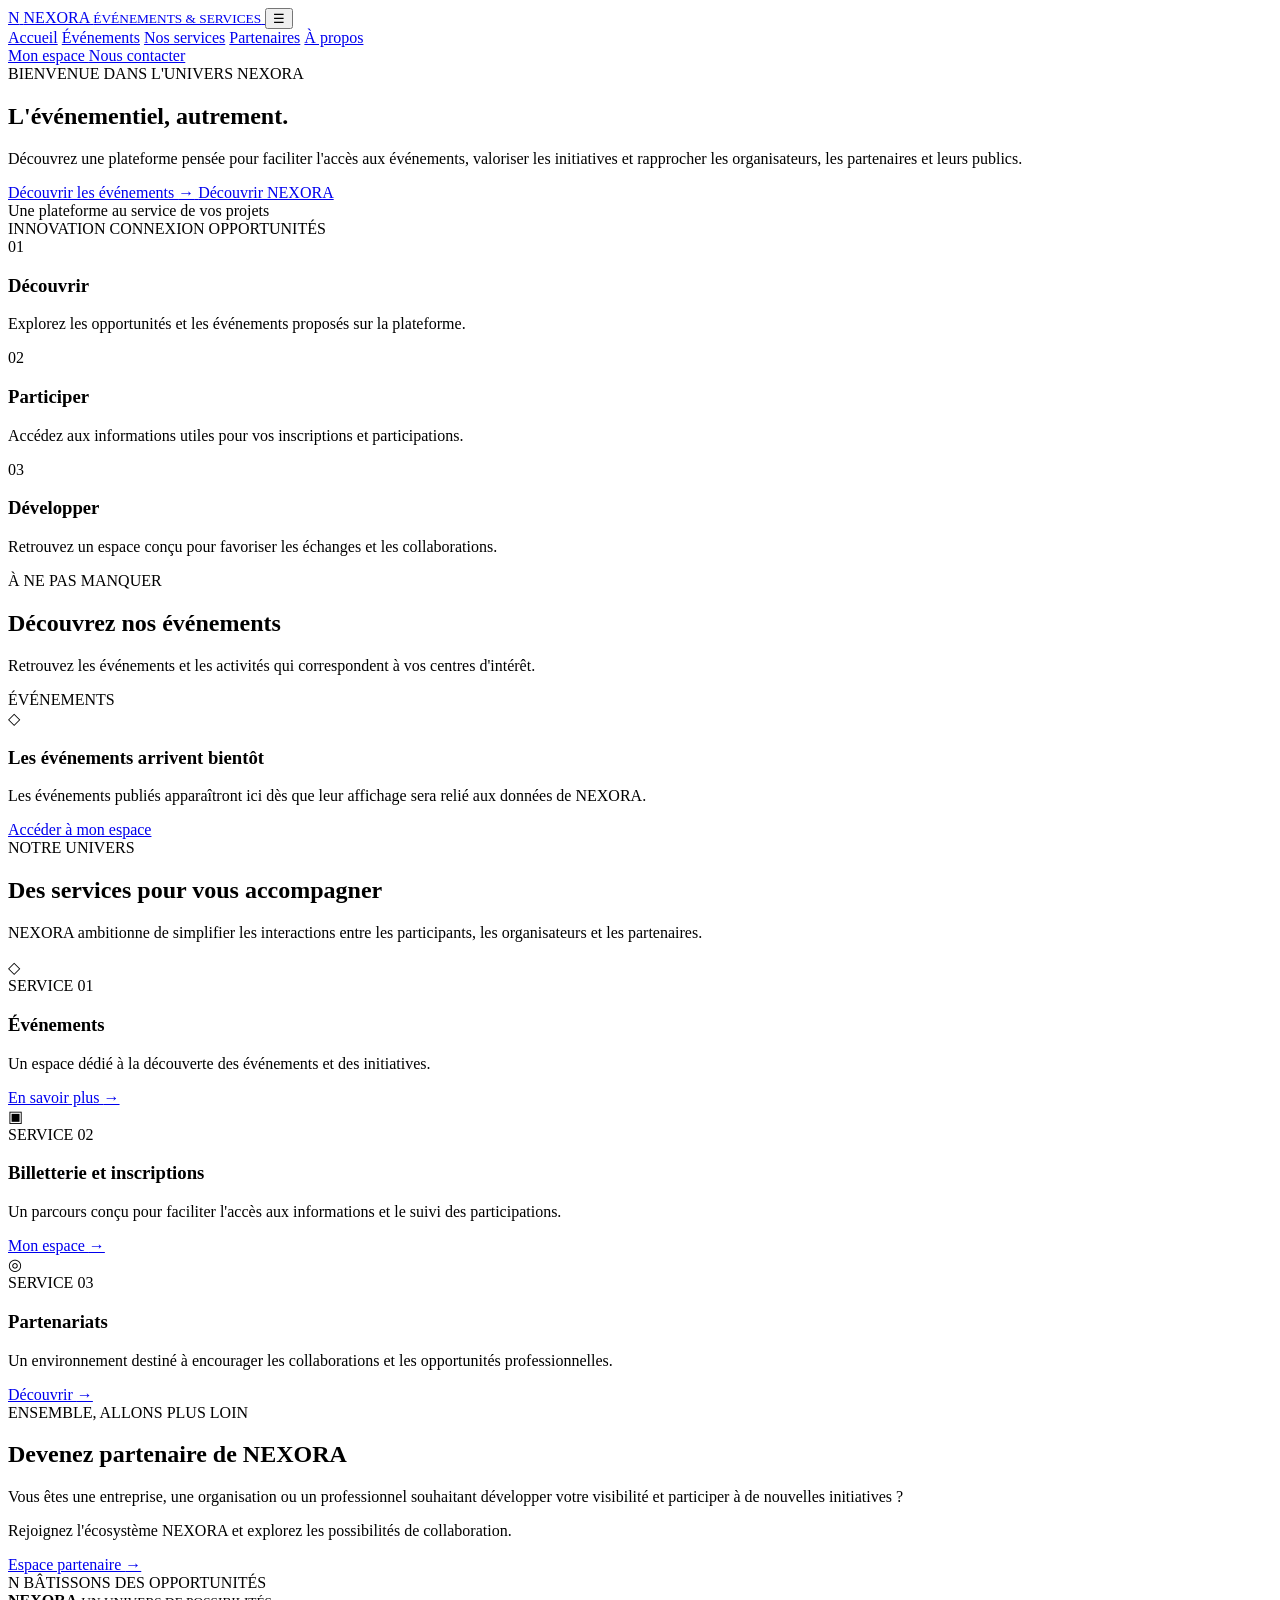
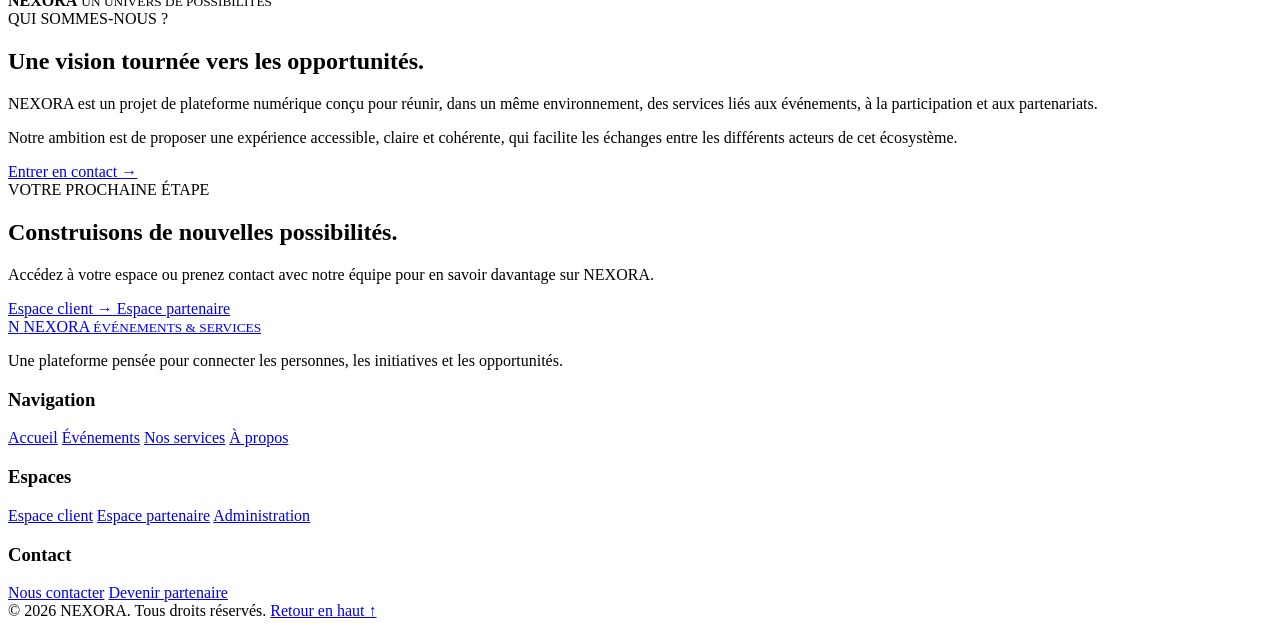
==== index.html @ ef73f095 "Add files via upload" ====
<!DOCTYPE html>
<html lang="fr">
<head>
    <meta charset="UTF-8">
    <meta name="viewport" content="width=device-width, initial-scale=1.0">
    <meta name="theme-color" content="#101b35">
    <meta name="description" content="NEXORA, votre plateforme dédiée aux événements, aux inscriptions, aux billets et aux services de ses partenaires.">

    <title>NEXORA — Votre univers événementiel</title>

    <link rel="stylesheet" href="css/public.css">
</head>

<body>

    <!-- EN-TÊTE -->
    <header class="public-header">
        <div class="public-container public-header-inner">

            <a href="index.html" class="public-logo">
                <span class="public-logo-mark">N</span>
                <span class="public-logo-text">
                    NEXORA
                    <small>ÉVÉNEMENTS & SERVICES</small>
                </span>
            </a>

            <button
                class="public-menu-toggle"
                id="publicMenuToggle"
                type="button"
                aria-label="Ouvrir le menu"
                aria-expanded="false"
            >
                ☰
            </button>

            <nav class="public-nav" id="publicNav">
                <a href="#accueil" class="public-nav-link active">Accueil</a>
                <a href="#evenements" class="public-nav-link">Événements</a>
                <a href="#services" class="public-nav-link">Nos services</a>
                <a href="#partenaires" class="public-nav-link">Partenaires</a>
                <a href="#apropos" class="public-nav-link">À propos</a>

                <div class="public-nav-account">
                    <a href="client.html" class="public-button public-button-outline">
                        Mon espace
                    </a>
                    <a href="#contact" class="public-button public-button-gold">
                        Nous contacter
                    </a>
                </div>
            </nav>

        </div>
    </header>

    <main>

        <!-- SECTION PRINCIPALE -->
        <section class="public-hero" id="accueil">
            <div class="public-hero-overlay"></div>

            <div class="public-container public-hero-content">

                <span class="public-eyebrow public-hero-eyebrow">
                    BIENVENUE DANS L'UNIVERS NEXORA
                </span>

                <h1>
                    L'événementiel,
                    <span>autrement.</span>
                </h1>

                <p class="public-hero-description">
                    Découvrez une plateforme pensée pour faciliter l'accès
                    aux événements, valoriser les initiatives et rapprocher
                    les organisateurs, les partenaires et leurs publics.
                </p>

                <div class="public-hero-actions">
                    <a href="#evenements" class="public-button public-button-gold">
                        Découvrir les événements
                        <span>→</span>
                    </a>

                    <a href="#apropos" class="public-button public-button-white-outline">
                        Découvrir NEXORA
                    </a>
                </div>

                <div class="public-hero-note">
                    <span class="public-status-dot"></span>
                    Une plateforme au service de vos projets
                </div>

            </div>

            <div class="public-hero-bottom">
                <div class="public-container public-hero-bottom-inner">
                    <span>INNOVATION</span>
                    <span class="public-hero-bottom-line"></span>
                    <span>CONNEXION</span>
                    <span class="public-hero-bottom-line"></span>
                    <span>OPPORTUNITÉS</span>
                </div>
            </div>
        </section>

        <!-- VALEURS -->
        <section class="public-values">
            <div class="public-container public-values-grid">

                <article class="public-value">
                    <span class="public-value-number">01</span>
                    <div>
                        <h3>Découvrir</h3>
                        <p>Explorez les opportunités et les événements proposés sur la plateforme.</p>
                    </div>
                </article>

                <article class="public-value">
                    <span class="public-value-number">02</span>
                    <div>
                        <h3>Participer</h3>
                        <p>Accédez aux informations utiles pour vos inscriptions et participations.</p>
                    </div>
                </article>

                <article class="public-value">
                    <span class="public-value-number">03</span>
                    <div>
                        <h3>Développer</h3>
                        <p>Retrouvez un espace conçu pour favoriser les échanges et les collaborations.</p>
                    </div>
                </article>

            </div>
        </section>

        <!-- ÉVÉNEMENTS -->
        <section class="public-section" id="evenements">
            <div class="public-container">

                <div class="public-section-heading">
                    <div>
                        <span class="public-eyebrow">À NE PAS MANQUER</span>
                        <h2>Découvrez nos événements</h2>
                        <p>
                            Retrouvez les événements et les activités qui
                            correspondent à vos centres d'intérêt.
                        </p>
                    </div>

                    <span class="public-heading-decoration">ÉVÉNEMENTS</span>
                </div>

                <div class="public-empty-card">
                    <div class="public-empty-icon">◇</div>
                    <h3>Les événements arrivent bientôt</h3>
                    <p>
                        Les événements publiés apparaîtront ici dès que
                        leur affichage sera relié aux données de NEXORA.
                    </p>
                    <a href="client.html" class="public-button public-button-dark">
                        Accéder à mon espace
                    </a>
                </div>

            </div>
        </section>

        <!-- SERVICES -->
        <section class="public-section public-section-soft" id="services">
            <div class="public-container">

                <div class="public-section-heading public-centered-heading">
                    <span class="public-eyebrow">NOTRE UNIVERS</span>
                    <h2>Des services pour vous accompagner</h2>
                    <p>
                        NEXORA ambitionne de simplifier les interactions
                        entre les participants, les organisateurs et les partenaires.
                    </p>
                </div>

                <div class="public-services-grid">

                    <article class="public-service-card">
                        <div class="public-service-icon">◇</div>
                        <span class="public-card-number">SERVICE 01</span>
                        <h3>Événements</h3>
                        <p>
                            Un espace dédié à la découverte des événements
                            et des initiatives.
                        </p>
                        <a href="#evenements" class="public-text-link">
                            En savoir plus <span>→</span>
                        </a>
                    </article>

                    <article class="public-service-card">
                        <div class="public-service-icon">▣</div>
                        <span class="public-card-number">SERVICE 02</span>
                        <h3>Billetterie et inscriptions</h3>
                        <p>
                            Un parcours conçu pour faciliter l'accès aux
                            informations et le suivi des participations.
                        </p>
                        <a href="client.html" class="public-text-link">
                            Mon espace <span>→</span>
                        </a>
                    </article>

                    <article class="public-service-card">
                        <div class="public-service-icon">◎</div>
                        <span class="public-card-number">SERVICE 03</span>
                        <h3>Partenariats</h3>
                        <p>
                            Un environnement destiné à encourager les
                            collaborations et les opportunités professionnelles.
                        </p>
                        <a href="#partenaires" class="public-text-link">
                            Découvrir <span>→</span>
                        </a>
                    </article>

                </div>

            </div>
        </section>

        <!-- PARTENAIRES -->
        <section class="public-section" id="partenaires">
            <div class="public-container">

                <div class="public-partners-layout">

                    <div class="public-partners-content">
                        <span class="public-eyebrow">ENSEMBLE, ALLONS PLUS LOIN</span>
                        <h2>Devenez partenaire de NEXORA</h2>
                        <p>
                            Vous êtes une entreprise, une organisation ou un
                            professionnel souhaitant développer votre visibilité
                            et participer à de nouvelles initiatives ?
                        </p>
                        <p>
                            Rejoignez l'écosystème NEXORA et explorez les
                            possibilités de collaboration.
                        </p>

                        <a href="partenaire.html" class="public-button public-button-gold">
                            Espace partenaire <span>→</span>
                        </a>
                    </div>

                    <div class="public-partners-visual">
                        <div class="public-partners-frame">
                            <span class="public-partners-symbol">N</span>
                            <span class="public-partners-caption">BÂTISSONS DES OPPORTUNITÉS</span>
                            <div class="public-partners-line"></div>
                            <strong>NEXORA</strong>
                            <small>UN UNIVERS DE POSSIBILITÉS</small>
                        </div>
                    </div>

                </div>

            </div>
        </section>

        <!-- À PROPOS -->
        <section class="public-section public-section-soft" id="apropos">
            <div class="public-container public-about-layout">

                <div class="public-about-heading">
                    <span class="public-eyebrow">QUI SOMMES-NOUS ?</span>
                    <h2>Une vision tournée vers les opportunités.</h2>
                    <div class="public-gold-line"></div>
                </div>

                <div class="public-about-content">
                    <p>
                        NEXORA est un projet de plateforme numérique conçu
                        pour réunir, dans un même environnement, des services
                        liés aux événements, à la participation et aux partenariats.
                    </p>
                    <p>
                        Notre ambition est de proposer une expérience accessible,
                        claire et cohérente, qui facilite les échanges entre les
                        différents acteurs de cet écosystème.
                    </p>

                    <a href="#contact" class="public-text-link">
                        Entrer en contact <span>→</span>
                    </a>
                </div>

            </div>
        </section>

        <!-- APPEL À L'ACTION -->
        <section class="public-cta" id="contact">
            <div class="public-container public-cta-inner">

                <div>
                    <span class="public-eyebrow">VOTRE PROCHAINE ÉTAPE</span>
                    <h2>Construisons de nouvelles possibilités.</h2>
                    <p>
                        Accédez à votre espace ou prenez contact avec notre équipe
                        pour en savoir davantage sur NEXORA.
                    </p>
                </div>

                <div class="public-cta-actions">
                    <a href="client.html" class="public-button public-button-gold">
                        Espace client <span>→</span>
                    </a>
                    <a href="partenaire.html" class="public-button public-button-white-outline">
                        Espace partenaire
                    </a>
                </div>

            </div>
        </section>

    </main>

    <!-- PIED DE PAGE -->
    <footer class="public-footer">
        <div class="public-container">

            <div class="public-footer-main">

                <div class="public-footer-brand">
                    <a href="index.html" class="public-logo">
                        <span class="public-logo-mark">N</span>
                        <span class="public-logo-text">
                            NEXORA
                            <small>ÉVÉNEMENTS & SERVICES</small>
                        </span>
                    </a>

                    <p>
                        Une plateforme pensée pour connecter les personnes,
                        les initiatives et les opportunités.
                    </p>
                </div>

                <div class="public-footer-column">
                    <h3>Navigation</h3>
                    <a href="#accueil">Accueil</a>
                    <a href="#evenements">Événements</a>
                    <a href="#services">Nos services</a>
                    <a href="#apropos">À propos</a>
                </div>

                <div class="public-footer-column">
                    <h3>Espaces</h3>
                    <a href="client.html">Espace client</a>
                    <a href="partenaire.html">Espace partenaire</a>
                    <a href="admin.html">Administration</a>
                </div>

                <div class="public-footer-column">
                    <h3>Contact</h3>
                    <a href="#contact">Nous contacter</a>
                    <a href="#partenaires">Devenir partenaire</a>
                </div>

            </div>

            <div class="public-footer-bottom">
                <span>© <span id="publicCurrentYear"></span> NEXORA. Tous droits réservés.</span>
                <a href="#accueil">Retour en haut ↑</a>
            </div>

        </div>
    </footer>

    <script>
    "use strict";

    document.addEventListener("DOMContentLoaded", () => {
        const menuToggle = document.getElementById("publicMenuToggle");
        const navigation = document.getElementById("publicNav");
        const navigationLinks = document.querySelectorAll(".public-nav-link");
        const yearElement = document.getElementById("publicCurrentYear");

        if (yearElement) {
            yearElement.textContent = new Date().getFullYear();
        }

        if (menuToggle && navigation) {
            menuToggle.addEventListener("click", () => {
                const isOpen = navigation.classList.toggle("open");
                menuToggle.setAttribute("aria-expanded", String(isOpen));
                menuToggle.setAttribute(
                    "aria-label",
                    isOpen ? "Fermer le menu" : "Ouvrir le menu"
                );
            });

            navigationLinks.forEach(link => {
                link.addEventListener("click", () => {
                    navigation.classList.remove("open");
                    menuToggle.setAttribute("aria-expanded", "false");
                    menuToggle.setAttribute("aria-label", "Ouvrir le menu");
                });
            });

            document.addEventListener("click", event => {
                if (
                    navigation.classList.contains("open") &&
                    !navigation.contains(event.target) &&
                    !menuToggle.contains(event.target)
                ) {
                    navigation.classList.remove("open");
                    menuToggle.setAttribute("aria-expanded", "false");
                    menuToggle.setAttribute("aria-label", "Ouvrir le menu");
                }
            });
        }

        console.log("NEXORA : page d'accueil chargée.");
    });
    </script>

<script src="./js/public.js"></script>
</body>
</html>
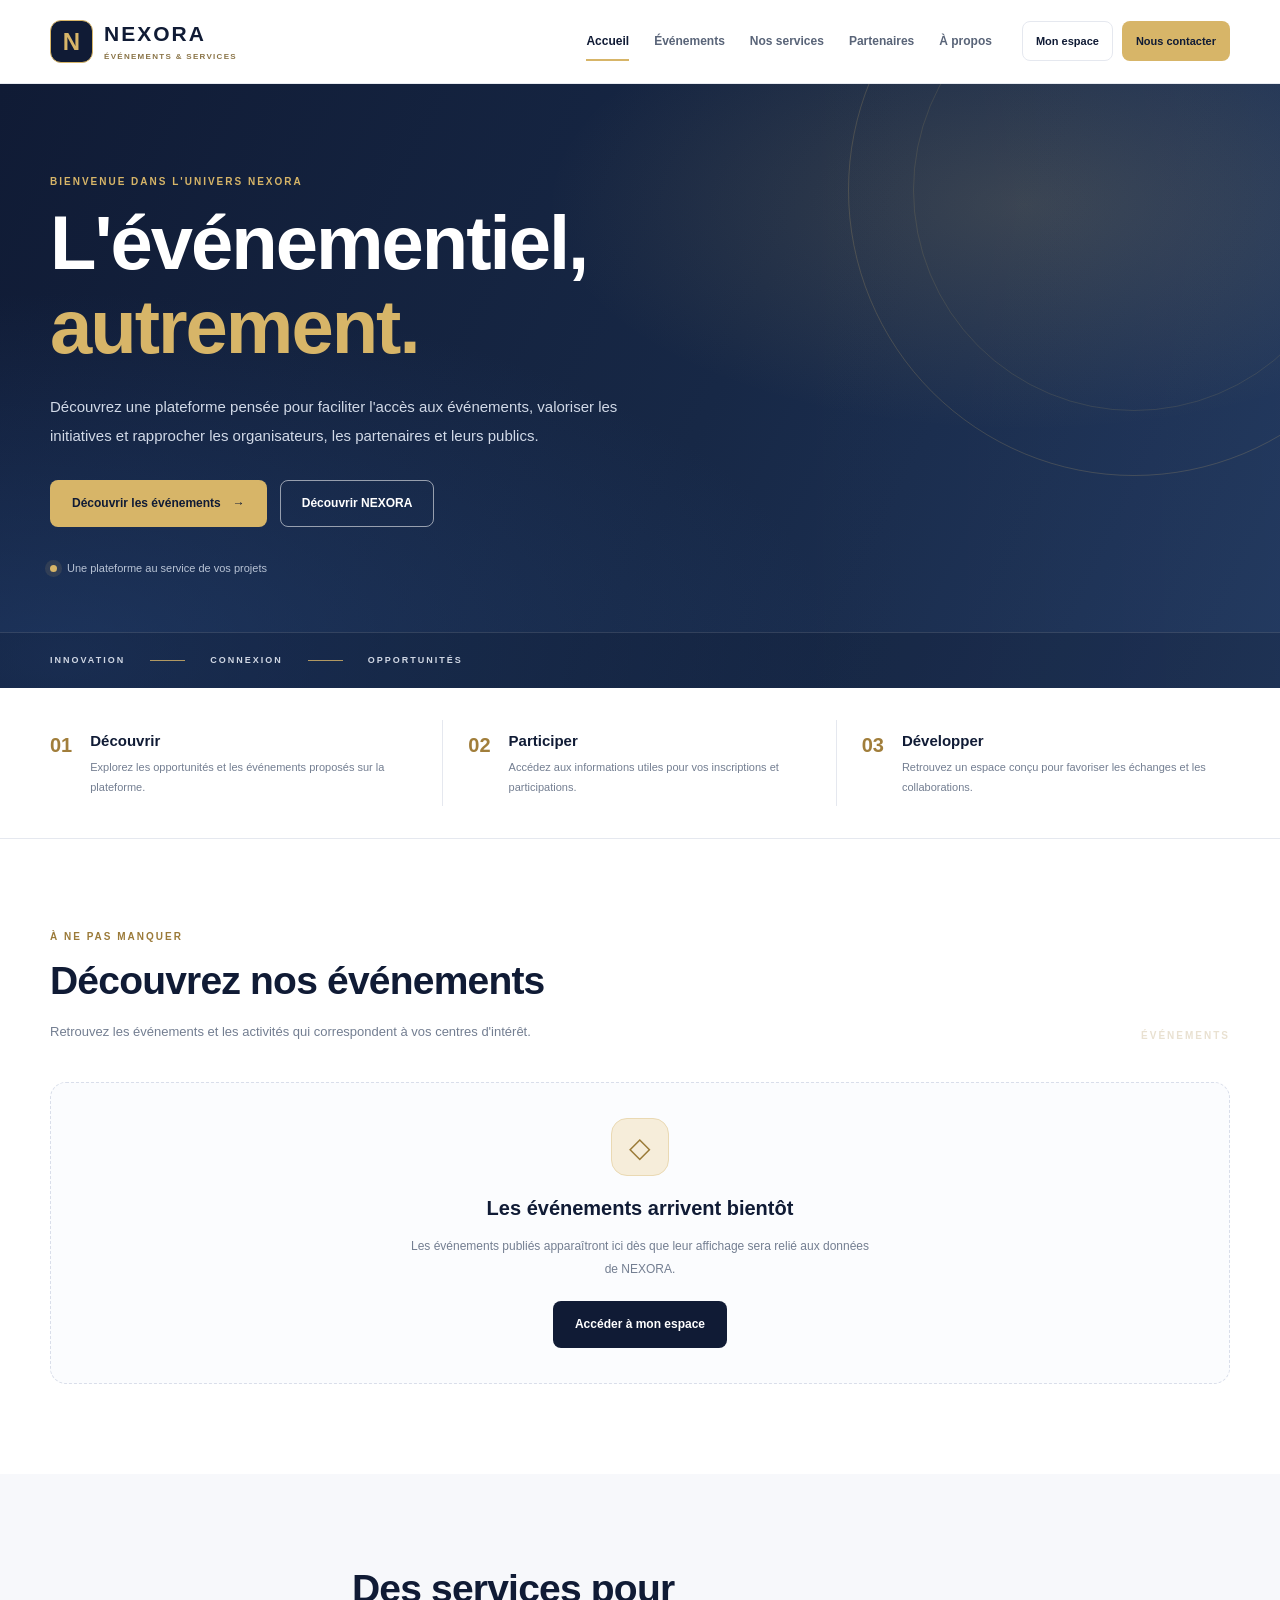
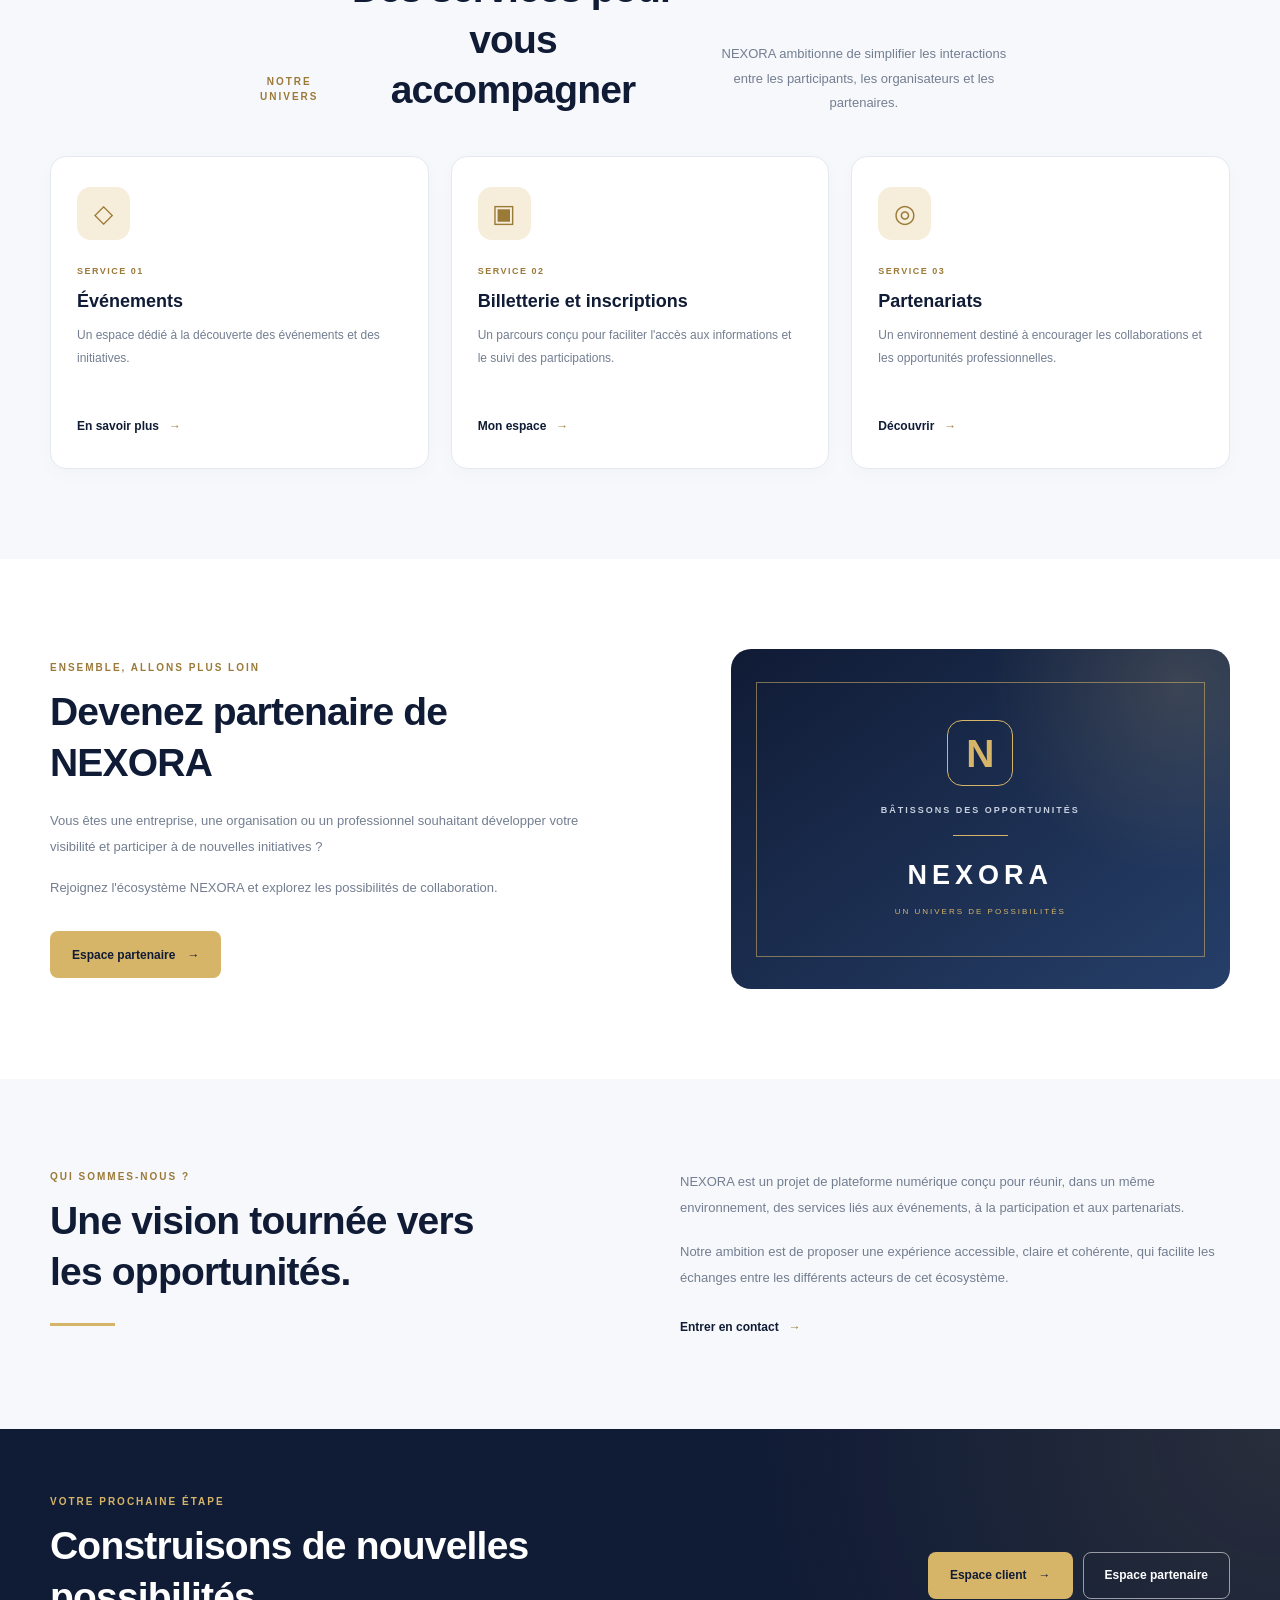
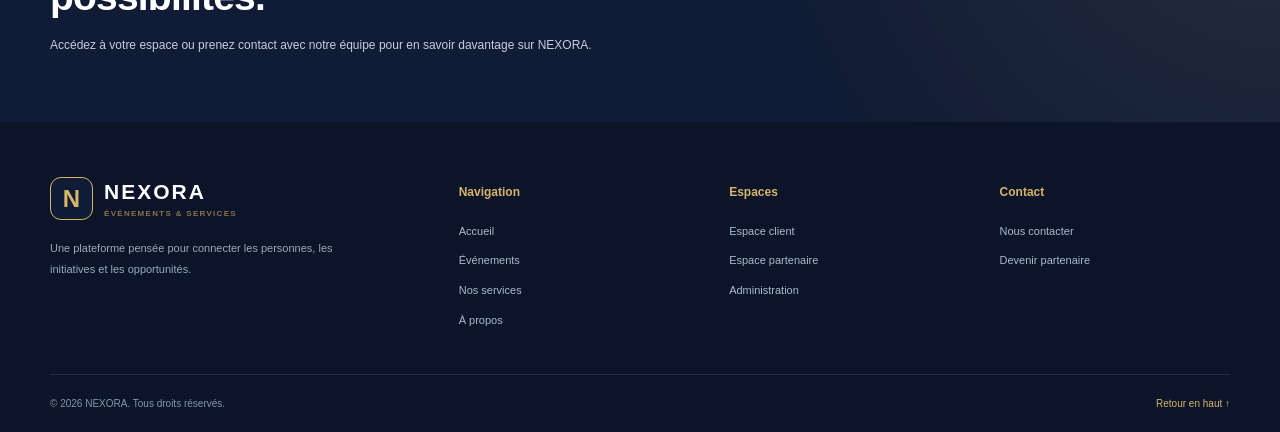
==== commit 460ac43f: "Refactor index.html structure and content" ====
--- a/index.html
+++ b/index.html
@@ -8,7 +8,8 @@
 
     <title>NEXORA — Votre univers événementiel</title>
 
-    <link rel="stylesheet" href="css/public.css">
+    <link rel="stylesheet" href="./public.css">
+    <link rel="manifest" href="./manifest.json">
 </head>
 
 <body>
@@ -425,6 +426,35 @@
     });
     </script>
 
-<script src="./js/public.js"></script>
+    <script src="./js/public.js"></script>
+
+    <!-- ENREGISTREMENT DU SERVICE WORKER -->
+    <script>
+    if ("serviceWorker" in navigator) {
+        window.addEventListener("load", () => {
+            navigator.serviceWorker.register("./service-worker.js")
+                .then(() => {
+                    console.log("NEXORA : service worker activé.");
+                })
+                .catch((error) => {
+                    console.error("Erreur du service worker :", error);
+                });
+        });
+    }
+    
+    <script src="./public.js"></script>
+
+<script>
+if ("serviceWorker" in navigator) {
+    window.addEventListener("load", () => {
+        navigator.serviceWorker.register("./service-worker.js")
+            .then(() => console.log("NEXORA : service worker activé"))
+            .catch(error => console.error(
+                "Erreur du service worker :", error
+            ));
+    });
+}
+</script>
+    
 </body>
-</html>+</html>
--- a/public.css
+++ b/public.css
@@ -0,0 +1,1161 @@
+/* ==========================================
+   NEXORA — PAGE PUBLIQUE
+   Feuille de style indépendante
+========================================== */
+
+:root {
+    --public-navy: #101b35;
+    --public-navy-light: #1c2d4e;
+    --public-blue: #294c83;
+    --public-gold: #d7b568;
+    --public-gold-light: #f6edda;
+    --public-white: #ffffff;
+    --public-background: #f7f8fb;
+    --public-text: #263249;
+    --public-muted: #737e91;
+    --public-border: #e5e8ef;
+    --public-radius: 16px;
+    --public-shadow: 0 10px 35px rgba(16, 27, 53, 0.07);
+}
+
+* {
+    box-sizing: border-box;
+}
+
+html {
+    scroll-behavior: smooth;
+    scroll-padding-top: 90px;
+}
+
+body {
+    margin: 0;
+    color: var(--public-text);
+    background: var(--public-white);
+    font-family: Arial, Helvetica, sans-serif;
+    font-size: 14px;
+    line-height: 1.7;
+}
+
+a {
+    color: inherit;
+    text-decoration: none;
+}
+
+button {
+    font: inherit;
+}
+
+button,
+a {
+    -webkit-tap-highlight-color: transparent;
+}
+
+button:focus-visible,
+a:focus-visible {
+    outline: 3px solid var(--public-gold);
+    outline-offset: 3px;
+}
+
+.public-container {
+    width: min(1180px, calc(100% - 48px));
+    margin: 0 auto;
+}
+
+/* BOUTONS */
+
+.public-button {
+    display: inline-flex;
+    align-items: center;
+    justify-content: center;
+    gap: 12px;
+    min-height: 47px;
+    padding: 12px 21px;
+    border: 1px solid transparent;
+    border-radius: 8px;
+    font-size: 12px;
+    font-weight: 700;
+    line-height: 1.4;
+    text-align: center;
+    transition:
+        background 0.2s ease,
+        color 0.2s ease,
+        border-color 0.2s ease,
+        transform 0.2s ease;
+}
+
+.public-button:hover {
+    transform: translateY(-2px);
+}
+
+.public-button-gold {
+    color: var(--public-navy);
+    background: var(--public-gold);
+}
+
+.public-button-gold:hover {
+    background: #e7ca88;
+}
+
+.public-button-outline {
+    border-color: var(--public-border);
+    color: var(--public-navy);
+    background: #fff;
+}
+
+.public-button-outline:hover {
+    border-color: var(--public-gold);
+    background: #fffaf0;
+}
+
+.public-button-white-outline {
+    border-color: rgba(255, 255, 255, 0.55);
+    color: #fff;
+    background: transparent;
+}
+
+.public-button-white-outline:hover {
+    border-color: var(--public-gold);
+    color: var(--public-gold);
+    background: rgba(255, 255, 255, 0.05);
+}
+
+.public-button-dark {
+    color: #fff;
+    background: var(--public-navy);
+}
+
+.public-button-dark:hover {
+    background: var(--public-blue);
+}
+
+/* EN-TÊTE */
+
+.public-header {
+    position: sticky;
+    z-index: 100;
+    top: 0;
+    border-bottom: 1px solid rgba(229, 232, 239, 0.9);
+    background: rgba(255, 255, 255, 0.97);
+    backdrop-filter: blur(14px);
+}
+
+.public-header-inner {
+    display: flex;
+    align-items: center;
+    justify-content: space-between;
+    gap: 25px;
+    min-height: 83px;
+}
+
+.public-logo {
+    display: inline-flex;
+    flex: 0 0 auto;
+    align-items: center;
+    gap: 11px;
+}
+
+.public-logo-mark {
+    display: grid;
+    width: 43px;
+    height: 43px;
+    place-items: center;
+    border: 1px solid var(--public-gold);
+    border-radius: 11px;
+    color: var(--public-gold);
+    background: var(--public-navy);
+    font-size: 24px;
+    font-weight: 800;
+    line-height: 1;
+}
+
+.public-logo-text {
+    display: block;
+    color: var(--public-navy);
+    font-size: 21px;
+    font-weight: 800;
+    letter-spacing: 2px;
+    line-height: 1.25;
+}
+
+.public-logo-text small {
+    display: block;
+    margin-top: 4px;
+    color: #8a7447;
+    font-size: 8px;
+    font-weight: 700;
+    letter-spacing: 1.3px;
+}
+
+.public-nav {
+    display: flex;
+    align-items: center;
+    gap: 25px;
+}
+
+.public-nav-link {
+    position: relative;
+    padding: 30px 0;
+    color: #596478;
+    font-size: 12px;
+    font-weight: 600;
+    transition: color 0.2s;
+}
+
+.public-nav-link::after {
+    position: absolute;
+    right: 0;
+    bottom: 21px;
+    left: 0;
+    height: 2px;
+    background: var(--public-gold);
+    content: "";
+    transform: scaleX(0);
+    transform-origin: left;
+    transition: transform 0.2s;
+}
+
+.public-nav-link:hover,
+.public-nav-link.active {
+    color: var(--public-navy);
+}
+
+.public-nav-link:hover::after,
+.public-nav-link.active::after {
+    transform: scaleX(1);
+}
+
+.public-nav-account {
+    display: flex;
+    align-items: center;
+    gap: 9px;
+    margin-left: 5px;
+}
+
+.public-nav-account .public-button {
+    min-height: 40px;
+    padding: 9px 13px;
+    font-size: 11px;
+}
+
+.public-menu-toggle {
+    display: none;
+    width: 43px;
+    height: 43px;
+    border: 1px solid var(--public-border);
+    border-radius: 9px;
+    color: var(--public-navy);
+    background: #fff;
+    font-size: 22px;
+    cursor: pointer;
+}
+
+/* SECTION PRINCIPALE */
+
+.public-hero {
+    position: relative;
+    display: flex;
+    align-items: center;
+    min-height: 600px;
+    overflow: hidden;
+    color: #fff;
+    background:
+        radial-gradient(
+            ellipse at 80% 20%,
+            rgba(215, 181, 104, 0.17),
+            transparent 33%
+        ),
+        radial-gradient(
+            ellipse at 5% 95%,
+            rgba(41, 76, 131, 0.45),
+            transparent 45%
+        ),
+        linear-gradient(115deg, #101b35 0%, #172846 55%, #20375e 100%);
+}
+
+.public-hero::before {
+    position: absolute;
+    top: -180px;
+    right: -140px;
+    width: 570px;
+    height: 570px;
+    border: 1px solid rgba(215, 181, 104, 0.2);
+    border-radius: 50%;
+    content: "";
+}
+
+.public-hero::after {
+    position: absolute;
+    top: -115px;
+    right: -75px;
+    width: 440px;
+    height: 440px;
+    border: 1px solid rgba(215, 181, 104, 0.13);
+    border-radius: 50%;
+    content: "";
+}
+
+.public-hero-overlay {
+    position: absolute;
+    top: 0;
+    right: 0;
+    bottom: 0;
+    width: 42%;
+    background: linear-gradient(
+        90deg,
+        transparent,
+        rgba(255, 255, 255, 0.015)
+    );
+}
+
+.public-hero-content {
+    position: relative;
+    z-index: 2;
+    padding-top: 90px;
+    padding-bottom: 110px;
+}
+
+.public-eyebrow {
+    display: block;
+    margin-bottom: 12px;
+    color: #9b7a39;
+    font-size: 10px;
+    font-weight: 800;
+    letter-spacing: 2px;
+    line-height: 1.5;
+}
+
+.public-hero-eyebrow {
+    color: var(--public-gold);
+}
+
+.public-hero h1 {
+    max-width: 780px;
+    margin: 0;
+    color: #fff;
+    font-size: clamp(43px, 6.3vw, 76px);
+    font-weight: 800;
+    letter-spacing: -2px;
+    line-height: 1.1;
+}
+
+.public-hero h1 span {
+    display: block;
+    color: var(--public-gold);
+}
+
+.public-hero-description {
+    max-width: 620px;
+    margin: 25px 0 30px;
+    color: #d1d9e7;
+    font-size: 15px;
+    line-height: 1.9;
+}
+
+.public-hero-actions {
+    display: flex;
+    flex-wrap: wrap;
+    gap: 13px;
+}
+
+.public-hero-note {
+    display: flex;
+    align-items: center;
+    gap: 10px;
+    margin-top: 32px;
+    color: #b8c3d5;
+    font-size: 11px;
+}
+
+.public-status-dot {
+    width: 7px;
+    height: 7px;
+    border-radius: 50%;
+    background: var(--public-gold);
+    box-shadow: 0 0 0 5px rgba(215, 181, 104, 0.12);
+}
+
+.public-hero-bottom {
+    position: absolute;
+    right: 0;
+    bottom: 0;
+    left: 0;
+    border-top: 1px solid rgba(255, 255, 255, 0.12);
+    background: rgba(7, 15, 31, 0.18);
+}
+
+.public-hero-bottom-inner {
+    display: flex;
+    align-items: center;
+    justify-content: flex-start;
+    gap: 25px;
+    min-height: 55px;
+    color: #d0d7e4;
+    font-size: 9px;
+    font-weight: 700;
+    letter-spacing: 2px;
+}
+
+.public-hero-bottom-line {
+    width: 35px;
+    height: 1px;
+    background: var(--public-gold);
+    opacity: 0.8;
+}
+
+/* VALEURS */
+
+.public-values {
+    position: relative;
+    z-index: 3;
+    border-bottom: 1px solid var(--public-border);
+    background: #fff;
+}
+
+.public-values-grid {
+    display: grid;
+    grid-template-columns: repeat(3, minmax(0, 1fr));
+    padding-top: 32px;
+    padding-bottom: 32px;
+}
+
+.public-value {
+    display: flex;
+    align-items: flex-start;
+    gap: 18px;
+    padding: 8px 25px;
+    border-right: 1px solid var(--public-border);
+}
+
+.public-value:first-child {
+    padding-left: 0;
+}
+
+.public-value:last-child {
+    padding-right: 0;
+    border-right: 0;
+}
+
+.public-value-number {
+    color: #a17e3b;
+    font-size: 20px;
+    font-weight: 800;
+}
+
+.public-value h3 {
+    margin: 0 0 5px;
+    color: var(--public-navy);
+    font-size: 15px;
+}
+
+.public-value p {
+    margin: 0;
+    color: var(--public-muted);
+    font-size: 11px;
+    line-height: 1.8;
+}
+
+/* SECTIONS GÉNÉRALES */
+
+.public-section {
+    padding: 90px 0;
+    background: #fff;
+}
+
+.public-section-soft {
+    background: var(--public-background);
+}
+
+.public-section-heading {
+    display: flex;
+    align-items: flex-end;
+    justify-content: space-between;
+    gap: 25px;
+    margin-bottom: 38px;
+}
+
+.public-section-heading h2,
+.public-centered-heading h2,
+.public-partners-content h2,
+.public-about-heading h2,
+.public-cta h2 {
+    margin: 0;
+    color: var(--public-navy);
+    font-size: clamp(27px, 3.5vw, 39px);
+    font-weight: 800;
+    letter-spacing: -0.8px;
+    line-height: 1.3;
+}
+
+.public-section-heading p,
+.public-centered-heading > p {
+    max-width: 620px;
+    margin: 13px 0 0;
+    color: var(--public-muted);
+    font-size: 13px;
+    line-height: 1.9;
+}
+
+.public-heading-decoration {
+    flex: 0 0 auto;
+    color: #e9e1d1;
+    font-size: 10px;
+    font-weight: 800;
+    letter-spacing: 2px;
+}
+
+/* ÉVÉNEMENTS */
+
+.public-empty-card {
+    display: flex;
+    flex-direction: column;
+    align-items: center;
+    justify-content: center;
+    min-height: 300px;
+    padding: 35px 25px;
+    border: 1px dashed #d9deea;
+    border-radius: var(--public-radius);
+    background: #fbfcfe;
+    text-align: center;
+}
+
+.public-empty-icon {
+    display: grid;
+    width: 58px;
+    height: 58px;
+    margin-bottom: 15px;
+    place-items: center;
+    border: 1px solid #ead9b3;
+    border-radius: 16px;
+    color: #9a7a37;
+    background: var(--public-gold-light);
+    font-size: 28px;
+}
+
+.public-empty-card h3 {
+    margin: 0;
+    color: var(--public-navy);
+    font-size: 20px;
+}
+
+.public-empty-card p {
+    max-width: 470px;
+    margin: 10px 0 20px;
+    color: var(--public-muted);
+    font-size: 12px;
+    line-height: 1.9;
+}
+
+/* SERVICES */
+
+.public-centered-heading {
+    max-width: 760px;
+    margin: 0 auto 40px;
+    text-align: center;
+}
+
+.public-centered-heading .public-eyebrow {
+    text-align: center;
+}
+
+.public-centered-heading > p {
+    margin-right: auto;
+    margin-left: auto;
+}
+
+.public-services-grid {
+    display: grid;
+    grid-template-columns: repeat(3, minmax(0, 1fr));
+    gap: 22px;
+}
+
+.public-service-card {
+    padding: 30px 26px;
+    border: 1px solid var(--public-border);
+    border-radius: var(--public-radius);
+    background: #fff;
+    box-shadow: 0 5px 20px rgba(16, 27, 53, 0.025);
+    transition:
+        transform 0.25s ease,
+        box-shadow 0.25s ease,
+        border-color 0.25s ease;
+}
+
+.public-service-card:hover {
+    transform: translateY(-5px);
+    border-color: #dfc78f;
+    box-shadow: var(--public-shadow);
+}
+
+.public-service-icon {
+    display: grid;
+    width: 53px;
+    height: 53px;
+    margin-bottom: 24px;
+    place-items: center;
+    border-radius: 14px;
+    color: #9a7a37;
+    background: var(--public-gold-light);
+    font-size: 25px;
+}
+
+.public-card-number {
+    display: block;
+    margin-bottom: 10px;
+    color: #9b7a39;
+    font-size: 9px;
+    font-weight: 800;
+    letter-spacing: 1.5px;
+}
+
+.public-service-card h3 {
+    margin: 0 0 10px;
+    color: var(--public-navy);
+    font-size: 18px;
+    line-height: 1.4;
+}
+
+.public-service-card p {
+    min-height: 68px;
+    margin: 0 0 22px;
+    color: var(--public-muted);
+    font-size: 12px;
+    line-height: 1.9;
+}
+
+.public-text-link {
+    display: inline-flex;
+    align-items: center;
+    gap: 10px;
+    color: var(--public-navy);
+    font-size: 12px;
+    font-weight: 800;
+}
+
+.public-text-link span {
+    color: #a17e3b;
+    transition: transform 0.2s;
+}
+
+.public-text-link:hover span {
+    transform: translateX(4px);
+}
+
+/* PARTENAIRES */
+
+.public-partners-layout {
+    display: grid;
+    grid-template-columns: 1.1fr 0.9fr;
+    align-items: center;
+    gap: 70px;
+}
+
+.public-partners-content h2 {
+    max-width: 550px;
+    margin-bottom: 20px;
+}
+
+.public-partners-content p {
+    max-width: 570px;
+    margin: 0 0 15px;
+    color: var(--public-muted);
+    font-size: 13px;
+    line-height: 2;
+}
+
+.public-partners-content .public-button {
+    margin-top: 15px;
+}
+
+.public-partners-visual {
+    display: grid;
+    min-height: 340px;
+    padding: 25px;
+    place-items: center;
+    border-radius: 20px;
+    background:
+        radial-gradient(
+            circle at 90% 10%,
+            rgba(215, 181, 104, 0.17),
+            transparent 35%
+        ),
+        linear-gradient(145deg, #101b35, #263f69);
+}
+
+.public-partners-frame {
+    display: flex;
+    flex-direction: column;
+    align-items: center;
+    justify-content: center;
+    width: 100%;
+    min-height: 275px;
+    padding: 25px;
+    border: 1px solid rgba(215, 181, 104, 0.55);
+    text-align: center;
+}
+
+.public-partners-symbol {
+    display: grid;
+    width: 66px;
+    height: 66px;
+    margin-bottom: 17px;
+    place-items: center;
+    border: 1px solid var(--public-gold);
+    border-radius: 15px;
+    color: var(--public-gold);
+    font-size: 39px;
+    font-weight: 800;
+}
+
+.public-partners-caption {
+    color: #c7d0df;
+    font-size: 9px;
+    font-weight: 700;
+    letter-spacing: 2px;
+}
+
+.public-partners-line {
+    width: 55px;
+    height: 1px;
+    margin: 17px 0;
+    background: var(--public-gold);
+}
+
+.public-partners-frame strong {
+    color: #fff;
+    font-size: 27px;
+    letter-spacing: 5px;
+}
+
+.public-partners-frame small {
+    margin-top: 6px;
+    color: var(--public-gold);
+    font-size: 8px;
+    letter-spacing: 2px;
+}
+
+/* À PROPOS */
+
+.public-about-layout {
+    display: grid;
+    grid-template-columns: 1fr 1fr;
+    gap: 80px;
+    align-items: start;
+}
+
+.public-about-heading h2 {
+    max-width: 480px;
+}
+
+.public-gold-line {
+    width: 65px;
+    height: 3px;
+    margin-top: 25px;
+    background: var(--public-gold);
+}
+
+.public-about-content p {
+    margin: 0 0 18px;
+    color: var(--public-muted);
+    font-size: 13px;
+    line-height: 2;
+}
+
+.public-about-content .public-text-link {
+    margin-top: 8px;
+}
+
+/* APPEL À L'ACTION */
+
+.public-cta {
+    padding: 65px 0;
+    color: #fff;
+    background:
+        radial-gradient(
+            circle at 100% 0,
+            rgba(215, 181, 104, 0.12),
+            transparent 40%
+        ),
+        var(--public-navy);
+}
+
+.public-cta-inner {
+    display: flex;
+    align-items: center;
+    justify-content: space-between;
+    gap: 35px;
+}
+
+.public-cta .public-eyebrow {
+    color: var(--public-gold);
+}
+
+.public-cta h2 {
+    max-width: 650px;
+    color: #fff;
+}
+
+.public-cta p {
+    max-width: 620px;
+    margin: 12px 0 0;
+    color: #c5cfdf;
+    font-size: 12px;
+    line-height: 1.9;
+}
+
+.public-cta-actions {
+    display: flex;
+    flex: 0 0 auto;
+    flex-wrap: wrap;
+    gap: 10px;
+}
+
+/* PIED DE PAGE */
+
+.public-footer {
+    color: #d1d8e5;
+    background: #0b1428;
+}
+
+.public-footer-main {
+    display: grid;
+    grid-template-columns: 1.6fr 1fr 1fr 1fr;
+    gap: 40px;
+    padding-top: 55px;
+    padding-bottom: 45px;
+}
+
+.public-footer .public-logo-text {
+    color: #fff;
+}
+
+.public-footer-brand p {
+    max-width: 300px;
+    margin: 18px 0 0;
+    color: #9da9bd;
+    font-size: 11px;
+    line-height: 1.9;
+}
+
+.public-footer-column {
+    display: flex;
+    flex-direction: column;
+    align-items: flex-start;
+    gap: 11px;
+}
+
+.public-footer-column h3 {
+    margin: 5px 0 8px;
+    color: var(--public-gold);
+    font-size: 12px;
+}
+
+.public-footer-column a {
+    color: #aeb9cb;
+    font-size: 11px;
+    transition: color 0.2s;
+}
+
+.public-footer-column a:hover {
+    color: #fff;
+}
+
+.public-footer-bottom {
+    display: flex;
+    flex-wrap: wrap;
+    justify-content: space-between;
+    gap: 15px;
+    padding: 20px 0;
+    border-top: 1px solid rgba(255, 255, 255, 0.1);
+    color: #8996ab;
+    font-size: 10px;
+}
+
+.public-footer-bottom a {
+    color: var(--public-gold);
+}
+
+/* TABLETTES */
+
+@media (max-width: 1050px) {
+    .public-nav {
+        gap: 15px;
+    }
+
+    .public-nav-link {
+        font-size: 11px;
+    }
+
+    .public-nav-account {
+        gap: 6px;
+    }
+
+    .public-nav-account .public-button {
+        padding-right: 10px;
+        padding-left: 10px;
+    }
+
+    .public-partners-layout {
+        gap: 40px;
+    }
+
+    .public-about-layout {
+        gap: 45px;
+    }
+
+    .public-footer-main {
+        gap: 25px;
+    }
+}
+
+/* MENU MOBILE */
+
+@media (max-width: 850px) {
+    .public-container {
+        width: min(100% - 36px, 680px);
+    }
+
+    .public-header-inner {
+        min-height: 75px;
+    }
+
+    .public-menu-toggle {
+        display: grid;
+        place-items: center;
+    }
+
+    .public-nav {
+        position: absolute;
+        top: 100%;
+        right: 0;
+        left: 0;
+        display: none;
+        align-items: stretch;
+        gap: 0;
+        padding: 12px 22px 22px;
+        border-bottom: 1px solid var(--public-border);
+        background: #fff;
+        box-shadow: 0 15px 25px rgba(16, 27, 53, 0.08);
+    }
+
+    .public-nav.open {
+        display: flex;
+        flex-direction: column;
+    }
+
+    .public-nav-link {
+        padding: 13px 0;
+        border-bottom: 1px solid #f0f1f5;
+        font-size: 13px;
+    }
+
+    .public-nav-link::after {
+        display: none;
+    }
+
+    .public-nav-account {
+        display: flex;
+        flex-wrap: wrap;
+        margin: 16px 0 0;
+    }
+
+    .public-nav-account .public-button {
+        flex: 1;
+    }
+
+    .public-hero {
+        min-height: 570px;
+    }
+
+    .public-hero-content {
+        padding-top: 80px;
+        padding-bottom: 105px;
+    }
+
+    .public-values-grid {
+        grid-template-columns: 1fr;
+        gap: 0;
+        padding-top: 20px;
+        padding-bottom: 20px;
+    }
+
+    .public-value,
+    .public-value:first-child,
+    .public-value:last-child {
+        padding: 18px 0;
+        border-right: 0;
+        border-bottom: 1px solid var(--public-border);
+    }
+
+    .public-value:last-child {
+        border-bottom: 0;
+    }
+
+    .public-services-grid {
+        grid-template-columns: 1fr;
+    }
+
+    .public-service-card p {
+        min-height: 0;
+    }
+
+    .public-partners-layout,
+    .public-about-layout {
+        grid-template-columns: 1fr;
+        gap: 35px;
+    }
+
+    .public-partners-visual {
+        min-height: 300px;
+    }
+
+    .public-cta-inner {
+        align-items: flex-start;
+        flex-direction: column;
+    }
+
+    .public-footer-main {
+        grid-template-columns: repeat(2, minmax(0, 1fr));
+    }
+}
+
+/* TÉLÉPHONES */
+
+@media (max-width: 520px) {
+    .public-container {
+        width: calc(100% - 30px);
+    }
+
+    .public-logo-mark {
+        width: 39px;
+        height: 39px;
+        font-size: 21px;
+    }
+
+    .public-logo-text {
+        font-size: 19px;
+    }
+
+    .public-logo-text small {
+        font-size: 7px;
+    }
+
+    .public-hero {
+        min-height: 570px;
+    }
+
+    .public-hero-content {
+        padding-top: 65px;
+        padding-bottom: 105px;
+    }
+
+    .public-hero h1 {
+        font-size: clamp(39px, 11vw, 54px);
+        letter-spacing: -1.5px;
+    }
+
+    .public-hero-description {
+        font-size: 13px;
+    }
+
+    .public-hero-actions {
+        align-items: stretch;
+        flex-direction: column;
+    }
+
+    .public-hero-actions .public-button {
+        width: 100%;
+    }
+
+    .public-hero-bottom-inner {
+        gap: 10px;
+        min-height: 48px;
+        font-size: 7px;
+        letter-spacing: 1px;
+    }
+
+    .public-hero-bottom-line {
+        width: 15px;
+    }
+
+    .public-section {
+        padding: 60px 0;
+    }
+
+    .public-section-heading {
+        align-items: flex-start;
+        flex-direction: column;
+        gap: 10px;
+    }
+
+    .public-section-heading h2,
+    .public-centered-heading h2,
+    .public-partners-content h2,
+    .public-about-heading h2,
+    .public-cta h2 {
+        font-size: 28px;
+    }
+
+    .public-heading-decoration {
+        font-size: 8px;
+    }
+
+    .public-service-card {
+        padding: 25px 21px;
+    }
+
+    .public-partners-visual {
+        min-height: 265px;
+        padding: 15px;
+    }
+
+    .public-partners-frame {
+        min-height: 230px;
+        padding: 15px;
+    }
+
+    .public-partners-frame strong {
+        font-size: 23px;
+    }
+
+    .public-cta {
+        padding: 50px 0;
+    }
+
+    .public-cta-actions {
+        width: 100%;
+        align-items: stretch;
+        flex-direction: column;
+    }
+
+    .public-cta-actions .public-button {
+        width: 100%;
+    }
+
+    .public-footer-main {
+        grid-template-columns: 1fr 1fr;
+        gap: 30px 20px;
+        padding-top: 40px;
+        padding-bottom: 35px;
+    }
+
+    .public-footer-brand {
+        grid-column: 1 / -1;
+    }
+
+    .public-footer-bottom {
+        flex-direction: column;
+    }
+}
+
+/* ACCESSIBILITÉ : ANIMATIONS RÉDUITES */
+
+@media (prefers-reduced-motion: reduce) {
+    *,
+    *::before,
+    *::after {
+        scroll-behavior: auto !important;
+        animation-duration: 0.01ms !important;
+        animation-iteration-count: 1 !important;
+        transition-duration: 0.01ms !important;
+    }
+}
